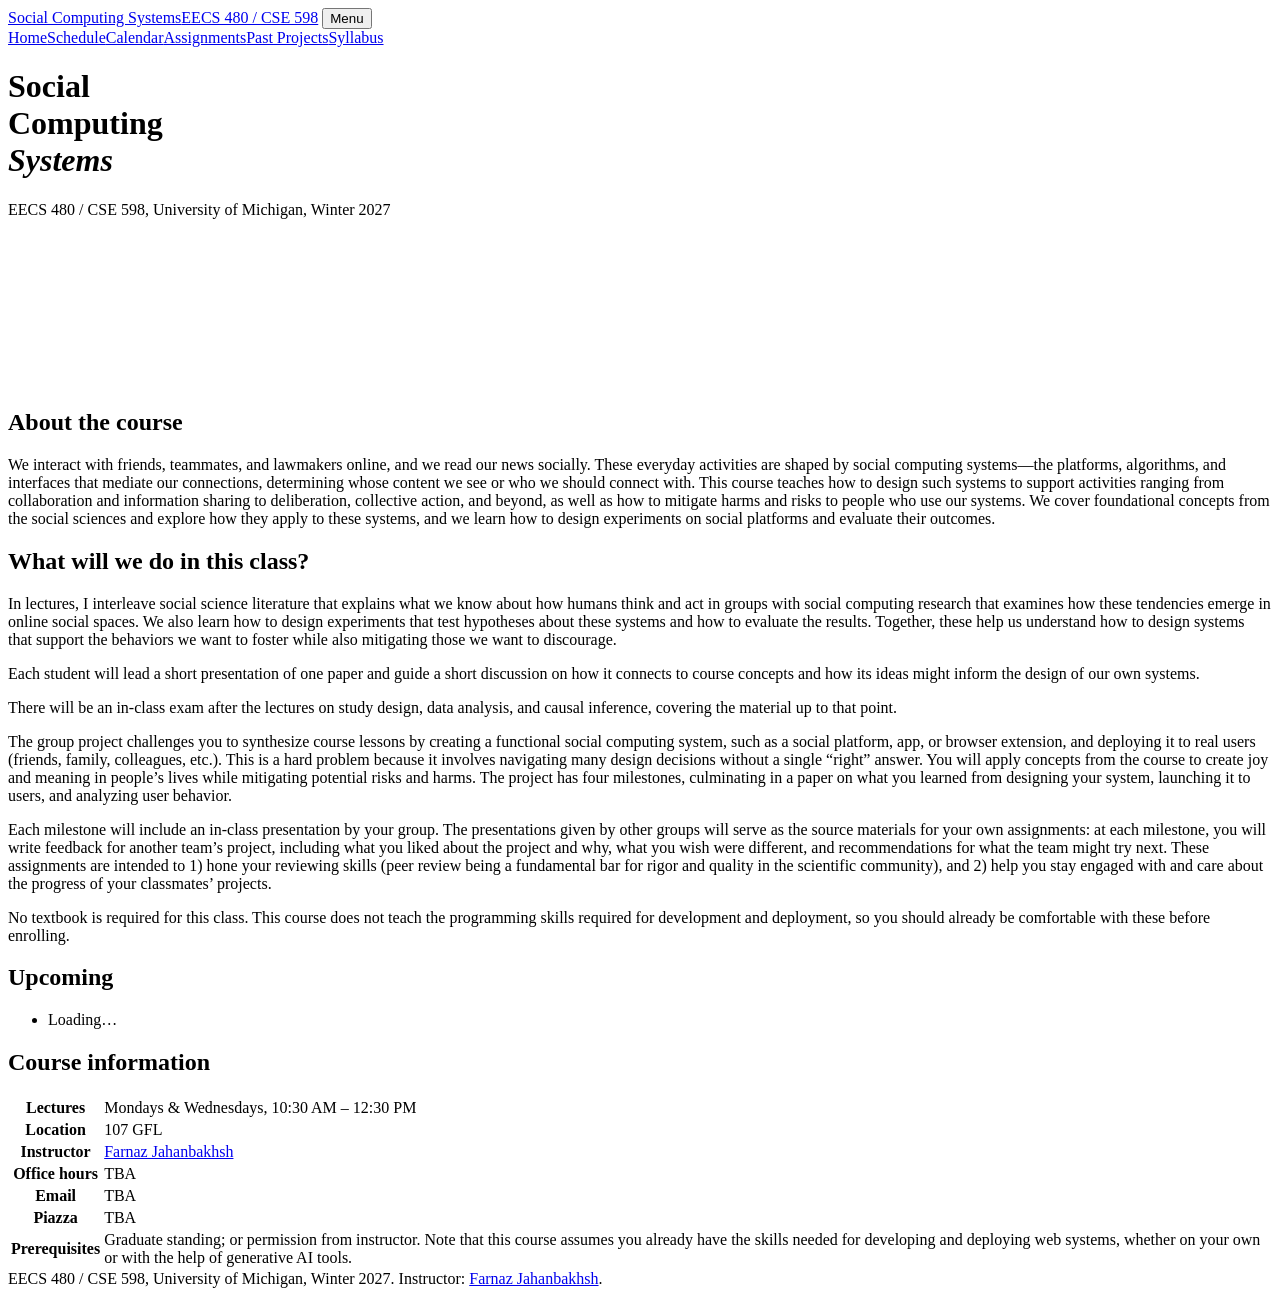
==== index.html @ 6a69b98d "Update site (2026-11-06T04:33Z)" ====
<!doctype html>
<html lang="en">
<head>
<meta charset="utf-8">
<meta name="viewport" content="width=device-width, initial-scale=1">
<title>Social Computing Systems (EECS 480 / CSE 598)</title>
<meta name="description" content="EECS 480 / CSE 598, Winter 2027. We interact with friends, teammates, and lawmakers online, and we read our news socially. These everyday activities are shaped by social computing sys…">
<link rel="icon" href="static/favicon.svg" type="image/svg+xml">
<link rel="preconnect" href="https://fonts.googleapis.com">
<link rel="preconnect" href="https://fonts.gstatic.com" crossorigin>
<link href="https://fonts.googleapis.com/css2?family=Fraunces:opsz,wght@9..144,400;9..144,600;9..144,800&display=swap" rel="stylesheet">
<link rel="stylesheet" href="static/style.css?v=4b3f82c3">

</head>
<body>

<header class="site-header">
  <div class="wrap header-inner">
    <a class="brand" href="index.html"><span class="brand-title">Social Computing Systems</span><span class="brand-codes">EECS 480 / CSE 598</span></a>
    <button class="menu-btn" aria-label="Menu" aria-expanded="false">Menu</button>
    <nav class="site-nav"><a href="index.html" aria-current="page">Home</a><a href="schedule.html">Schedule</a><a href="calendar.html">Calendar</a><a href="assignments.html">Assignments</a><a href="projects.html">Past Projects</a><a href="syllabus.html">Syllabus</a></nav>
  </div>
</header>
<main class="wrap">

<div class="hero">
  <div class="hero-title">
    <h1>Social<br>Computing<br><em>Systems</em></h1>
    <p class="subtitle">EECS 480 / CSE 598, University of Michigan, Winter 2027</p>
  </div>
  <div class="hero-net"><canvas id="net" aria-hidden="true"></canvas></div>
</div>

<div class="home-grid">
  <div class="home-main">
    <section class="prose"><h2 id="about-the-course">About the course</h2>
<p>We interact with friends, teammates, and lawmakers online, and we read our news socially. These everyday activities are shaped by social computing systems—the platforms, algorithms, and interfaces that mediate our connections, determining whose content we see or who we should connect with. This course teaches how to design such systems to support activities ranging from collaboration and information sharing to deliberation, collective action, and beyond, as well as how to mitigate harms and risks to people who use our systems. We cover foundational concepts from the social sciences and explore how they apply to these systems, and we learn how to design experiments on social platforms and evaluate their outcomes.</p>
<h2 id="what-will-we-do-in-this-class">What will we do in this class?</h2>
<p>In lectures, I interleave social science literature that explains what we know about how humans think and act in groups with social computing research that examines how these tendencies emerge in online social spaces. We also learn how to design experiments that test hypotheses about these systems and how to evaluate the results. Together, these help us understand how to design systems that support the behaviors we want to foster while also mitigating those we want to discourage.</p>
<p>Each student will lead a short presentation of one paper and guide a short discussion on how it connects to course concepts and how its ideas might inform the design of our own systems.</p>
<p>There will be an in-class exam after the lectures on study design, data analysis, and causal inference, covering the material up to that point.</p>
<p>The group project challenges you to synthesize course lessons by creating a functional social computing system, such as a social platform, app, or browser extension, and deploying it to real users (friends, family, colleagues, etc.). This is a hard problem because it involves navigating many design decisions without a single &ldquo;right&rdquo; answer. You will apply concepts from the course to create joy and meaning in people&rsquo;s lives while mitigating potential risks and harms. The project has four milestones, culminating in a paper on what you learned from designing your system, launching it to users, and analyzing user behavior.</p>
<p>Each milestone will include an in-class presentation by your group. The presentations given by other groups will serve as the source materials for your own assignments: at each milestone, you will write feedback for another team&rsquo;s project, including what you liked about the project and why, what you wish were different, and recommendations for what the team might try next. These assignments are intended to 1) hone your reviewing skills (peer review being a fundamental bar for rigor and quality in the scientific community), and 2) help you stay engaged with and care about the progress of your classmates&rsquo; projects.</p>
<p>No textbook is required for this class. This course does not teach the programming skills required for development and deployment, so you should already be comfortable with these before enrolling.</p></section>
  </div>
  <aside class="home-side">
    <div class="upnext-box">
      <h2>Upcoming</h2>
      <ul class="upcoming" id="upcoming"><li class="muted">Loading…</li></ul>
    </div>
    <h2>Course information</h2>
    <table class="info"><tbody><tr><th>Lectures</th><td>Mondays &amp; Wednesdays, 10:30 AM – 12:30 PM</td></tr><tr><th>Location</th><td>107 GFL</td></tr><tr><th>Instructor</th><td><a href="https://web.eecs.umich.edu/~farnaz" target="_blank" rel="noopener">Farnaz Jahanbakhsh</a></td></tr><tr><th>Office hours</th><td>TBA</td></tr><tr><th>Email</th><td>TBA</td></tr><tr><th>Piazza</th><td>TBA</td></tr><tr><th>Prerequisites</th><td>Graduate standing; or permission from instructor. Note that this course assumes you already have the skills needed for developing and deploying web systems, whether on your own or with the help of generative AI tools.</td></tr></tbody></table>
  </aside>
</div>
<script>window.FEED = {"dueTime": "20:00", "sessions": [{"date": "2027-01-13", "title": "Intro to Social Computing & Social Influence", "kind": "lecture", "start": "2027-01-13T10:30:00-05:00", "end": "2027-01-13T12:30:00-05:00"}, {"date": "2027-01-18", "title": "Martin Luther King, Jr. Day", "kind": "holiday", "start": "2027-01-18T10:30:00-05:00", "end": "2027-01-18T12:30:00-05:00"}, {"date": "2027-01-20", "title": "Collaborative Systems & Project Intro", "kind": "lecture", "start": "2027-01-20T10:30:00-05:00", "end": "2027-01-20T12:30:00-05:00"}, {"date": "2027-01-25", "title": "Self-Presentation", "kind": "lecture", "start": "2027-01-25T10:30:00-05:00", "end": "2027-01-25T12:30:00-05:00"}, {"date": "2027-01-27", "title": "Wisdom of the Crowd & Peer Production", "kind": "lecture", "start": "2027-01-27T10:30:00-05:00", "end": "2027-01-27T12:30:00-05:00"}, {"date": "2027-02-01", "title": "Content Amplification & Algorithmic Curation", "kind": "lecture", "start": "2027-02-01T10:30:00-05:00", "end": "2027-02-01T12:30:00-05:00"}, {"date": "2027-02-03", "title": "Project Proposal Presentations", "kind": "presentations", "start": "2027-02-03T10:30:00-05:00", "end": "2027-02-03T12:30:00-05:00"}, {"date": "2027-02-08", "title": "Echo Chambers & Ideological Representation", "kind": "lecture", "start": "2027-02-08T10:30:00-05:00", "end": "2027-02-08T12:30:00-05:00"}, {"date": "2027-02-10", "title": "Social Dynamics", "kind": "lecture", "start": "2027-02-10T10:30:00-05:00", "end": "2027-02-10T12:30:00-05:00"}, {"date": "2027-02-15", "title": "Antisocial Computing", "kind": "lecture", "start": "2027-02-15T10:30:00-05:00", "end": "2027-02-15T12:30:00-05:00"}, {"date": "2027-02-17", "title": "Governance & Content Moderation", "kind": "lecture", "start": "2027-02-17T10:30:00-05:00", "end": "2027-02-17T12:30:00-05:00"}, {"date": "2027-02-22", "title": "Progress Checkpoint Presentations", "kind": "presentations", "start": "2027-02-22T10:30:00-05:00", "end": "2027-02-22T12:30:00-05:00"}, {"date": "2027-02-24", "title": "Bias, Fairness & Audits", "kind": "lecture", "start": "2027-02-24T10:30:00-05:00", "end": "2027-02-24T12:30:00-05:00"}, {"date": "2027-03-01", "title": "Misinformation", "kind": "lecture", "start": "2027-03-01T10:30:00-05:00", "end": "2027-03-01T12:30:00-05:00"}, {"date": "2027-03-03", "title": "Study & Experiment Design", "kind": "lecture", "start": "2027-03-03T10:30:00-05:00", "end": "2027-03-03T12:30:00-05:00"}, {"date": "2027-03-08", "title": "Spring Break", "kind": "holiday", "start": "2027-03-08T10:30:00-05:00", "end": "2027-03-08T12:30:00-05:00"}, {"date": "2027-03-15", "title": "Data Analysis I", "kind": "lecture", "start": "2027-03-15T10:30:00-04:00", "end": "2027-03-15T12:30:00-04:00"}, {"date": "2027-03-17", "title": "Data Analysis II", "kind": "lecture", "start": "2027-03-17T10:30:00-04:00", "end": "2027-03-17T12:30:00-04:00"}, {"date": "2027-03-22", "title": "Threats to Causal Inference", "kind": "lecture", "start": "2027-03-22T10:30:00-04:00", "end": "2027-03-22T12:30:00-04:00"}, {"date": "2027-03-24", "title": "Designing for Prosocial Outcomes", "kind": "lecture", "start": "2027-03-24T10:30:00-04:00", "end": "2027-03-24T12:30:00-04:00"}, {"date": "2027-03-29", "title": "Ready-to-Launch Presentations", "kind": "presentations", "start": "2027-03-29T10:30:00-04:00", "end": "2027-03-29T12:30:00-04:00"}, {"date": "2027-03-31", "title": "Exam", "kind": "exam", "start": "2027-03-31T10:30:00-04:00", "end": "2027-03-31T12:30:00-04:00"}, {"date": "2027-04-05", "title": "Complex Systems", "kind": "lecture", "start": "2027-04-05T10:30:00-04:00", "end": "2027-04-05T12:30:00-04:00"}, {"date": "2027-04-07", "title": "Social AIs", "kind": "lecture", "start": "2027-04-07T10:30:00-04:00", "end": "2027-04-07T12:30:00-04:00"}, {"date": "2027-04-12", "title": "Ethics", "kind": "lecture", "start": "2027-04-12T10:30:00-04:00", "end": "2027-04-12T12:30:00-04:00"}, {"date": "2027-04-14", "title": "Match-Making", "kind": "lecture", "start": "2027-04-14T10:30:00-04:00", "end": "2027-04-14T12:30:00-04:00"}, {"date": "2027-04-19", "title": "Studio", "kind": "studio", "start": "2027-04-19T10:30:00-04:00", "end": "2027-04-19T12:30:00-04:00"}, {"date": "2027-04-21", "title": "Special Topics in Social Computing", "kind": "special", "start": "2027-04-21T10:30:00-04:00", "end": "2027-04-21T12:30:00-04:00"}, {"date": "2027-04-26", "title": "Final Poster Session", "kind": "presentations", "start": "2027-04-26T10:30:00-04:00", "end": "2027-04-26T12:30:00-04:00"}], "items": [{"name": "Paper Presentation", "short": "Paper presentation", "url": null, "release": "2027-01-13T10:30:00-05:00", "due": null, "exam": null}, {"name": "A0 Human Subjects Training & Paper Presentation Signup", "short": "A0", "url": null, "release": "2027-01-13T10:30:00-05:00", "due": "2027-01-22T20:00:00-05:00", "exam": null}, {"name": "M1 Proposal", "short": "M1", "url": null, "release": "2027-01-13T12:30:00-05:00", "due": "2027-01-29T20:00:00-05:00", "exam": null}, {"name": "A1 Proposal Feedback", "short": "A1", "url": null, "release": "2027-02-03T12:30:00-05:00", "due": "2027-02-05T20:00:00-05:00", "exam": null}, {"name": "M2 Progress Checkpoint", "short": "M2", "url": null, "release": "2027-01-29T20:00:00-05:00", "due": "2027-02-19T20:00:00-05:00", "exam": null}, {"name": "A2 Progress Checkpoint Feedback", "short": "A2", "url": null, "release": "2027-02-22T12:30:00-05:00", "due": "2027-02-24T20:00:00-05:00", "exam": null}, {"name": "M3 Ready-to-Launch Prototype", "short": "M3", "url": null, "release": "2027-02-19T20:00:00-05:00", "due": "2027-03-26T20:00:00-04:00", "exam": null}, {"name": "Exam", "short": "Exam", "url": null, "release": "2027-01-13T10:30:00-05:00", "due": null, "exam": "2027-03-31T10:30:00-04:00"}, {"name": "A3 Ready-to-Launch Prototype Feedback", "short": "A3", "url": null, "release": "2027-03-29T12:30:00-04:00", "due": "2027-04-02T20:00:00-04:00", "exam": null}, {"name": "M4 Launch & Evaluation, Final Paper and Poster", "short": "M4", "url": null, "release": "2027-03-26T20:00:00-04:00", "due": "2027-04-26T20:00:00-04:00", "exam": null}, {"name": "Extra credit Final Course Evaluation", "short": "Extra credit", "url": null, "release": "2027-04-12T12:30:00-04:00", "due": "2027-04-26T23:30:00-04:00", "exam": null}, {"name": "A4 Final Project Team Evaluation", "short": "A4", "url": null, "release": "2027-04-05T12:30:00-04:00", "due": "2027-04-26T23:59:00-04:00", "exam": null}]};</script>

</main>
<footer class="site-footer">
  <div class="wrap">
    EECS 480 / CSE 598, University of Michigan, Winter 2027. Instructor:
    <a href="https://web.eecs.umich.edu/~farnaz" target="_blank" rel="noopener">Farnaz Jahanbakhsh</a>.
  </div>
</footer>
<script>window.SITE = {"now": null, "base": ""};</script>
<script src="static/site.js?v=09334cfc" defer></script>
</body>
</html>
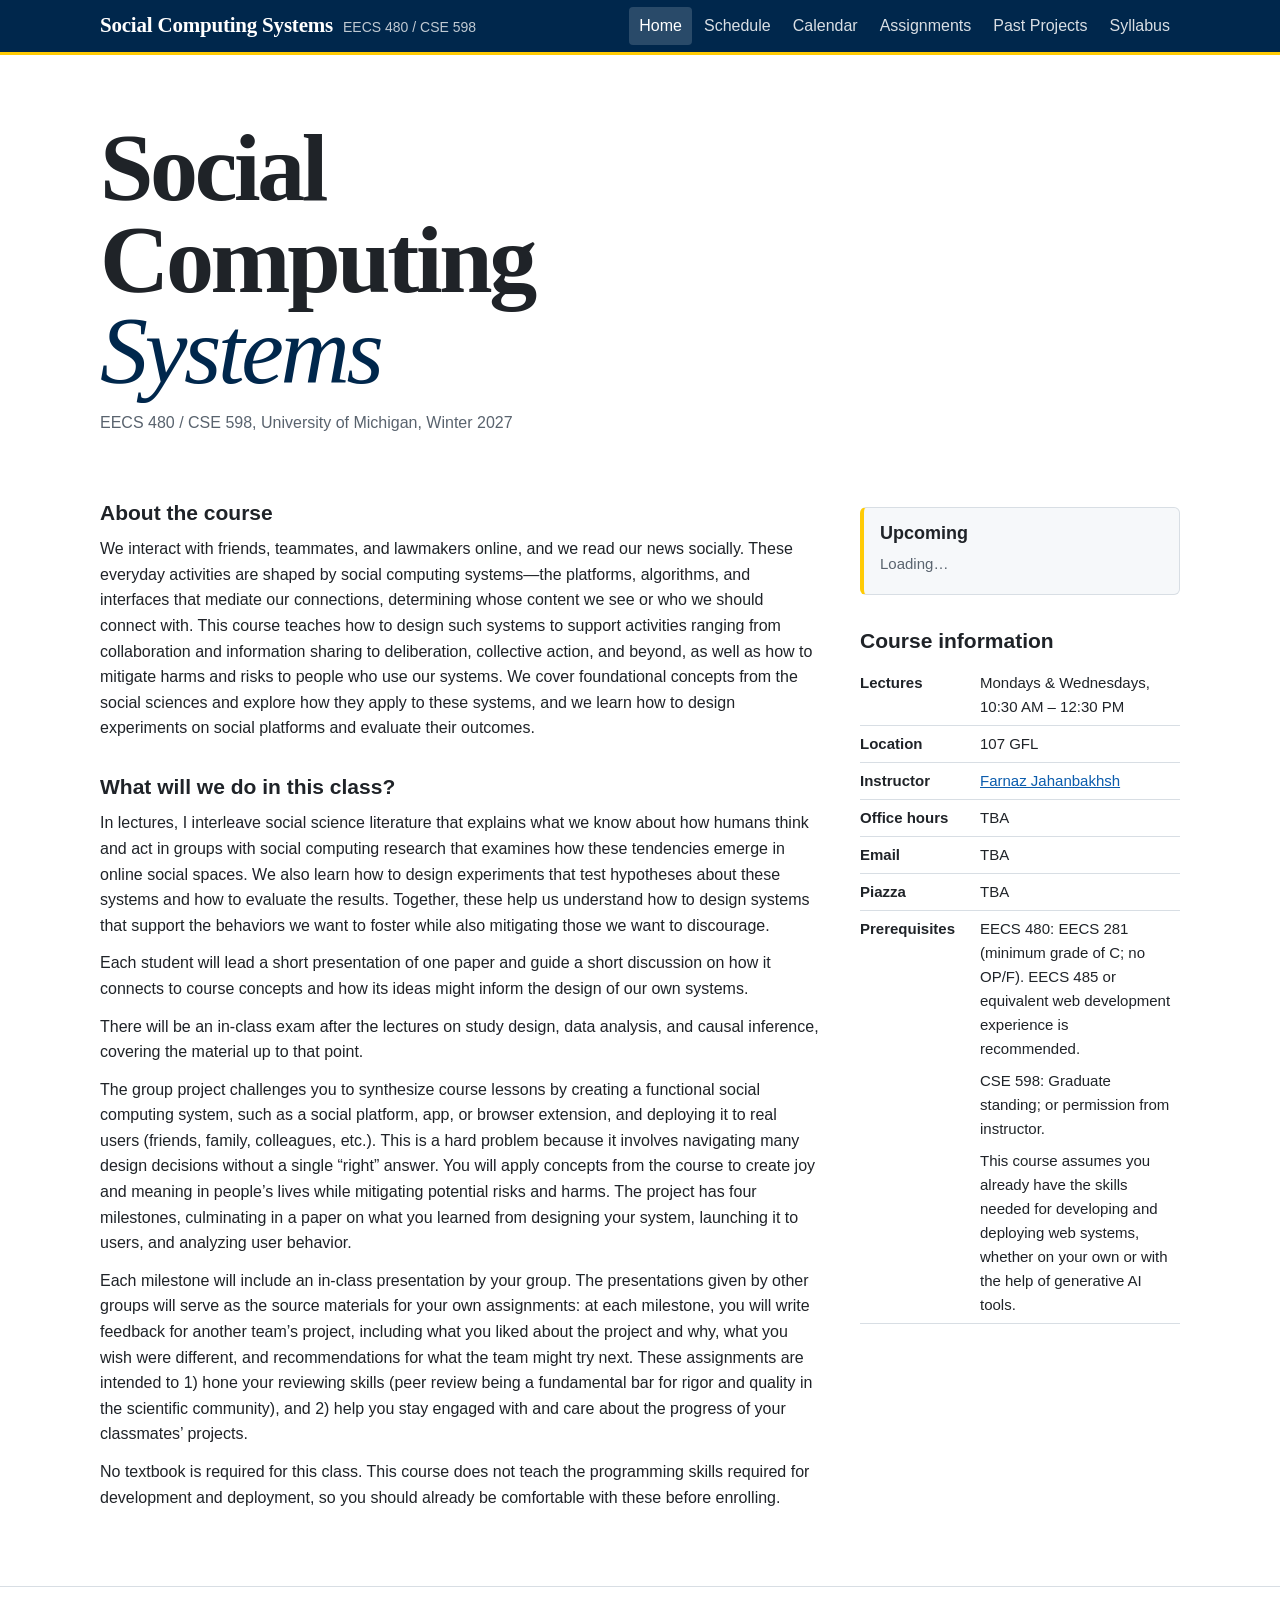
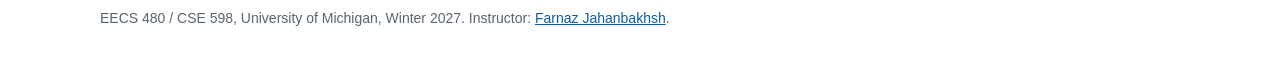
==== commit 2036c852: "Update site (2026-11-06T04:38Z)" ====
--- a/index.html
+++ b/index.html
@@ -9,7 +9,7 @@
 <link rel="preconnect" href="https://fonts.googleapis.com">
 <link rel="preconnect" href="https://fonts.gstatic.com" crossorigin>
 <link href="https://fonts.googleapis.com/css2?family=Fraunces:opsz,wght@9..144,400;9..144,600;9..144,800&display=swap" rel="stylesheet">
-<link rel="stylesheet" href="static/style.css?v=4b3f82c3">
+<link rel="stylesheet" href="static/style.css?v=24eb469f">
 
 </head>
 <body>
@@ -49,7 +49,7 @@
       <ul class="upcoming" id="upcoming"><li class="muted">Loading…</li></ul>
     </div>
     <h2>Course information</h2>
-    <table class="info"><tbody><tr><th>Lectures</th><td>Mondays &amp; Wednesdays, 10:30 AM – 12:30 PM</td></tr><tr><th>Location</th><td>107 GFL</td></tr><tr><th>Instructor</th><td><a href="https://web.eecs.umich.edu/~farnaz" target="_blank" rel="noopener">Farnaz Jahanbakhsh</a></td></tr><tr><th>Office hours</th><td>TBA</td></tr><tr><th>Email</th><td>TBA</td></tr><tr><th>Piazza</th><td>TBA</td></tr><tr><th>Prerequisites</th><td>Graduate standing; or permission from instructor. Note that this course assumes you already have the skills needed for developing and deploying web systems, whether on your own or with the help of generative AI tools.</td></tr></tbody></table>
+    <table class="info"><tbody><tr><th>Lectures</th><td>Mondays &amp; Wednesdays, 10:30 AM – 12:30 PM</td></tr><tr><th>Location</th><td>107 GFL</td></tr><tr><th>Instructor</th><td><a href="https://web.eecs.umich.edu/~farnaz" target="_blank" rel="noopener">Farnaz Jahanbakhsh</a></td></tr><tr><th>Office hours</th><td>TBA</td></tr><tr><th>Email</th><td>TBA</td></tr><tr><th>Piazza</th><td>TBA</td></tr><tr><th>Prerequisites</th><td><p class="prereq">EECS 480: EECS 281 (minimum grade of C; no OP/F). EECS 485 or equivalent web development experience is recommended.</p><p class="prereq">CSE 598: Graduate standing; or permission from instructor.</p><p class="prereq">This course assumes you already have the skills needed for developing and deploying web systems, whether on your own or with the help of generative AI tools.</p></td></tr></tbody></table>
   </aside>
 </div>
 <script>window.FEED = {"dueTime": "20:00", "sessions": [{"date": "2027-01-13", "title": "Intro to Social Computing & Social Influence", "kind": "lecture", "start": "2027-01-13T10:30:00-05:00", "end": "2027-01-13T12:30:00-05:00"}, {"date": "2027-01-18", "title": "Martin Luther King, Jr. Day", "kind": "holiday", "start": "2027-01-18T10:30:00-05:00", "end": "2027-01-18T12:30:00-05:00"}, {"date": "2027-01-20", "title": "Collaborative Systems & Project Intro", "kind": "lecture", "start": "2027-01-20T10:30:00-05:00", "end": "2027-01-20T12:30:00-05:00"}, {"date": "2027-01-25", "title": "Self-Presentation", "kind": "lecture", "start": "2027-01-25T10:30:00-05:00", "end": "2027-01-25T12:30:00-05:00"}, {"date": "2027-01-27", "title": "Wisdom of the Crowd & Peer Production", "kind": "lecture", "start": "2027-01-27T10:30:00-05:00", "end": "2027-01-27T12:30:00-05:00"}, {"date": "2027-02-01", "title": "Content Amplification & Algorithmic Curation", "kind": "lecture", "start": "2027-02-01T10:30:00-05:00", "end": "2027-02-01T12:30:00-05:00"}, {"date": "2027-02-03", "title": "Project Proposal Presentations", "kind": "presentations", "start": "2027-02-03T10:30:00-05:00", "end": "2027-02-03T12:30:00-05:00"}, {"date": "2027-02-08", "title": "Echo Chambers & Ideological Representation", "kind": "lecture", "start": "2027-02-08T10:30:00-05:00", "end": "2027-02-08T12:30:00-05:00"}, {"date": "2027-02-10", "title": "Social Dynamics", "kind": "lecture", "start": "2027-02-10T10:30:00-05:00", "end": "2027-02-10T12:30:00-05:00"}, {"date": "2027-02-15", "title": "Antisocial Computing", "kind": "lecture", "start": "2027-02-15T10:30:00-05:00", "end": "2027-02-15T12:30:00-05:00"}, {"date": "2027-02-17", "title": "Governance & Content Moderation", "kind": "lecture", "start": "2027-02-17T10:30:00-05:00", "end": "2027-02-17T12:30:00-05:00"}, {"date": "2027-02-22", "title": "Progress Checkpoint Presentations", "kind": "presentations", "start": "2027-02-22T10:30:00-05:00", "end": "2027-02-22T12:30:00-05:00"}, {"date": "2027-02-24", "title": "Bias, Fairness & Audits", "kind": "lecture", "start": "2027-02-24T10:30:00-05:00", "end": "2027-02-24T12:30:00-05:00"}, {"date": "2027-03-01", "title": "Misinformation", "kind": "lecture", "start": "2027-03-01T10:30:00-05:00", "end": "2027-03-01T12:30:00-05:00"}, {"date": "2027-03-03", "title": "Study & Experiment Design", "kind": "lecture", "start": "2027-03-03T10:30:00-05:00", "end": "2027-03-03T12:30:00-05:00"}, {"date": "2027-03-08", "title": "Spring Break", "kind": "holiday", "start": "2027-03-08T10:30:00-05:00", "end": "2027-03-08T12:30:00-05:00"}, {"date": "2027-03-15", "title": "Data Analysis I", "kind": "lecture", "start": "2027-03-15T10:30:00-04:00", "end": "2027-03-15T12:30:00-04:00"}, {"date": "2027-03-17", "title": "Data Analysis II", "kind": "lecture", "start": "2027-03-17T10:30:00-04:00", "end": "2027-03-17T12:30:00-04:00"}, {"date": "2027-03-22", "title": "Threats to Causal Inference", "kind": "lecture", "start": "2027-03-22T10:30:00-04:00", "end": "2027-03-22T12:30:00-04:00"}, {"date": "2027-03-24", "title": "Designing for Prosocial Outcomes", "kind": "lecture", "start": "2027-03-24T10:30:00-04:00", "end": "2027-03-24T12:30:00-04:00"}, {"date": "2027-03-29", "title": "Ready-to-Launch Presentations", "kind": "presentations", "start": "2027-03-29T10:30:00-04:00", "end": "2027-03-29T12:30:00-04:00"}, {"date": "2027-03-31", "title": "Exam", "kind": "exam", "start": "2027-03-31T10:30:00-04:00", "end": "2027-03-31T12:30:00-04:00"}, {"date": "2027-04-05", "title": "Complex Systems", "kind": "lecture", "start": "2027-04-05T10:30:00-04:00", "end": "2027-04-05T12:30:00-04:00"}, {"date": "2027-04-07", "title": "Social AIs", "kind": "lecture", "start": "2027-04-07T10:30:00-04:00", "end": "2027-04-07T12:30:00-04:00"}, {"date": "2027-04-12", "title": "Ethics", "kind": "lecture", "start": "2027-04-12T10:30:00-04:00", "end": "2027-04-12T12:30:00-04:00"}, {"date": "2027-04-14", "title": "Match-Making", "kind": "lecture", "start": "2027-04-14T10:30:00-04:00", "end": "2027-04-14T12:30:00-04:00"}, {"date": "2027-04-19", "title": "Studio", "kind": "studio", "start": "2027-04-19T10:30:00-04:00", "end": "2027-04-19T12:30:00-04:00"}, {"date": "2027-04-21", "title": "Special Topics in Social Computing", "kind": "special", "start": "2027-04-21T10:30:00-04:00", "end": "2027-04-21T12:30:00-04:00"}, {"date": "2027-04-26", "title": "Final Poster Session", "kind": "presentations", "start": "2027-04-26T10:30:00-04:00", "end": "2027-04-26T12:30:00-04:00"}], "items": [{"name": "Paper Presentation", "short": "Paper presentation", "url": null, "release": "2027-01-13T10:30:00-05:00", "due": null, "exam": null}, {"name": "A0 Human Subjects Training & Paper Presentation Signup", "short": "A0", "url": null, "release": "2027-01-13T10:30:00-05:00", "due": "2027-01-22T20:00:00-05:00", "exam": null}, {"name": "M1 Proposal", "short": "M1", "url": null, "release": "2027-01-13T12:30:00-05:00", "due": "2027-01-29T20:00:00-05:00", "exam": null}, {"name": "A1 Proposal Feedback", "short": "A1", "url": null, "release": "2027-02-03T12:30:00-05:00", "due": "2027-02-05T20:00:00-05:00", "exam": null}, {"name": "M2 Progress Checkpoint", "short": "M2", "url": null, "release": "2027-01-29T20:00:00-05:00", "due": "2027-02-19T20:00:00-05:00", "exam": null}, {"name": "A2 Progress Checkpoint Feedback", "short": "A2", "url": null, "release": "2027-02-22T12:30:00-05:00", "due": "2027-02-24T20:00:00-05:00", "exam": null}, {"name": "M3 Ready-to-Launch Prototype", "short": "M3", "url": null, "release": "2027-02-19T20:00:00-05:00", "due": "2027-03-26T20:00:00-04:00", "exam": null}, {"name": "Exam", "short": "Exam", "url": null, "release": "2027-01-13T10:30:00-05:00", "due": null, "exam": "2027-03-31T10:30:00-04:00"}, {"name": "A3 Ready-to-Launch Prototype Feedback", "short": "A3", "url": null, "release": "2027-03-29T12:30:00-04:00", "due": "2027-04-02T20:00:00-04:00", "exam": null}, {"name": "M4 Launch & Evaluation, Final Paper and Poster", "short": "M4", "url": null, "release": "2027-03-26T20:00:00-04:00", "due": "2027-04-26T20:00:00-04:00", "exam": null}, {"name": "Extra credit Final Course Evaluation", "short": "Extra credit", "url": null, "release": "2027-04-12T12:30:00-04:00", "due": "2027-04-26T23:30:00-04:00", "exam": null}, {"name": "A4 Final Project Team Evaluation", "short": "A4", "url": null, "release": "2027-04-05T12:30:00-04:00", "due": "2027-04-26T23:59:00-04:00", "exam": null}]};</script>
--- a/static/style.css
+++ b/static/style.css
@@ -0,0 +1,182 @@
+/* Plain course-site styling: one typeface, white background, tables, Michigan blue. */
+:root {
+  --bg: #ffffff;
+  --text: #1f2328;
+  --muted: #59636e;
+  --line: #d8dee4;
+  --alt: #f6f8fa;
+  --link: #0b5cad;
+  --blue: #00274c;
+  --maize: #ffcb05;
+  --today: #fff6cc;
+  /* used by the illustrations and the banner animation */
+  --ink: #1f2328; --surface: #ffffff; --bg-2: #f6f8fa;
+  --navy: #00274c; --c-individual: #2f6fd6; --coral: #d9534f; --teal: #1f8a7a; --violet: #6c5ce7; --maize-ink: #6b5300;
+  color-scheme: light;
+}
+@media (prefers-color-scheme: dark) {
+  :root {
+    --bg: #0f1419; --text: #e6e6e6; --muted: #9aa4ae; --line: #2d353e; --alt: #161c23; --link: #7cb7ff;
+    --today: #3a3210; --ink: #e6e6e6; --surface: #161c23; --bg-2: #1b222a; --navy: #9cc3ff; --c-individual: #6ea4ff;
+    --maize-ink: #ffd84d; color-scheme: dark;
+  }
+}
+
+* { box-sizing: border-box; }
+html { -webkit-text-size-adjust: 100%; }
+body { margin: 0; background: var(--bg); color: var(--text); font: 16px/1.6 -apple-system, BlinkMacSystemFont, "Segoe UI", Helvetica, Arial, sans-serif; }
+a { color: var(--link); }
+.wrap { width: min(1080px, 100% - 32px); margin-inline: auto; }
+h1 { font-size: 30px; line-height: 1.25; margin: 28px 0 12px; }
+h2 { font-size: 21px; line-height: 1.3; margin: 32px 0 10px; }
+h3 { font-size: 17px; margin: 24px 0 8px; }
+p { margin: 0 0 12px; }
+.muted { color: var(--muted); }
+.small { font-size: 14px; }
+.ico { width: .9em; height: .9em; fill: none; stroke: currentColor; stroke-width: 2; vertical-align: -0.1em; }
+.not-posted { color: var(--muted); }
+.warn { color: #b42318; }
+.preview-banner { background: var(--maize); color: #2b2200; text-align: center; font-size: 13px; padding: 4px 12px; }
+
+/* Header */
+.site-header { background: var(--blue); color: #fff; border-bottom: 3px solid var(--maize); }
+.header-inner { display: flex; align-items: center; gap: 16px; min-height: 52px; flex-wrap: wrap; }
+.brand { color: #fff; text-decoration: none; display: flex; align-items: baseline; gap: 10px; flex-wrap: wrap; }
+.brand-title { font-family: "Fraunces", Georgia, serif; font-weight: 600; font-size: 21px; letter-spacing: -0.01em; }
+.brand-codes { font-size: 14px; opacity: .75; }
+.site-nav { margin-left: auto; display: flex; gap: 2px; flex-wrap: wrap; }
+.site-nav a { color: #fff; text-decoration: none; padding: 6px 10px; border-radius: 4px; opacity: .85; }
+.site-nav a:hover { opacity: 1; background: rgba(255,255,255,.1); }
+.site-nav a[aria-current="page"] { opacity: 1; background: rgba(255,255,255,.16); }
+.menu-btn { display: none; margin-left: auto; background: none; color: #fff; border: 1px solid rgba(255,255,255,.4); border-radius: 4px; padding: 4px 10px; font: inherit; cursor: pointer; }
+@media (max-width: 720px) {
+  .menu-btn { display: block; }
+  .site-nav { display: none; width: 100%; flex-direction: column; padding-bottom: 8px; }
+  .site-nav.open { display: flex; }
+}
+
+/* Footer */
+.site-footer { margin-top: 64px; border-top: 1px solid var(--line); padding: 20px 0 32px; color: var(--muted); font-size: 14px; }
+
+/* Home */
+.hero { display: grid; grid-template-columns: minmax(0, 5fr) minmax(0, 7fr); gap: 16px; align-items: center; margin: 12px 0 8px; }
+.hero h1 { font-family: "Fraunces", Georgia, serif; font-weight: 800; font-size: clamp(48px, 7.5vw, 96px); line-height: .95; letter-spacing: -0.035em; margin: 24px 0 14px; }
+.hero h1 em { font-weight: 400; color: var(--blue); }
+@media (prefers-color-scheme: dark) { .hero h1 em { color: #9cc3ff; } }
+.subtitle { color: var(--muted); margin: 0; }
+.hero-net { position: relative; height: 400px; }
+#net { position: absolute; inset: 0; width: 100%; height: 100%; }
+@media (max-width: 760px) { .hero { grid-template-columns: 1fr; } .hero-net { height: 280px; } }
+.home-grid { display: grid; grid-template-columns: minmax(0, 1fr) 320px; gap: 40px; align-items: start; }
+@media (max-width: 860px) { .home-grid { grid-template-columns: 1fr; gap: 0; } .home-side { order: -1; } }
+.upnext-box { margin-top: 32px; padding: 14px 16px; border: 1px solid var(--line); border-left: 4px solid var(--maize); border-radius: 6px; background: var(--alt); }
+.upnext-box h2 { margin: 0 0 8px; font-size: 18px; }
+.upcoming { list-style: none; margin: 0; padding: 0; }
+.upcoming li { display: flex; flex-direction: column; padding: 6px 0; border-top: 1px solid var(--line); font-size: 15px; line-height: 1.4; }
+.upcoming li:first-child { border-top: 0; padding-top: 0; }
+.u-date { font-size: 13px; color: var(--muted); }
+.upcoming .ev-due { margin-right: 4px; }
+
+/* Tables */
+.table-wrap { overflow-x: auto; }
+table { border-collapse: collapse; width: 100%; font-size: 15px; }
+th, td { text-align: left; vertical-align: top; padding: 7px 10px; border-bottom: 1px solid var(--line); }
+thead th { font-weight: 600; border-bottom: 2px solid var(--line); white-space: nowrap; }
+.num { text-align: right; white-space: nowrap; }
+table.plain tbody tr:nth-child(even) { background: var(--alt); }
+table.info th { width: 120px; font-weight: 600; white-space: nowrap; }
+table.info th, table.info td { padding: 6px 8px 6px 0; }
+.prereq { margin: 0 0 8px; }
+.prereq:last-child { margin-bottom: 0; }
+.grade-tables { display: grid; grid-template-columns: minmax(0, 3fr) minmax(0, 2fr); gap: 32px; align-items: start; margin-bottom: 8px; }
+@media (max-width: 720px) { .grade-tables { grid-template-columns: 1fr; gap: 0; } }
+
+/* Schedule: weekday grid */
+.weekgrid { display: grid; gap: 8px; margin-top: 16px; }
+.weekgrid .week { display: grid; grid-template-columns: 28px repeat(var(--cols), minmax(0, 1fr)); gap: 8px; scroll-margin-top: 16px; }
+.col-head { background: var(--blue); color: #fff; text-align: center; font-weight: 600; padding: 8px 4px; border-radius: 4px; letter-spacing: .02em; }
+.wk-label { writing-mode: vertical-rl; transform: rotate(180deg); text-align: center; font-size: 13px; font-weight: 600; color: var(--muted); letter-spacing: .06em; }
+.day { position: relative; display: grid; grid-template-columns: 58px minmax(0, 1fr); gap: 12px; padding: 12px; border: 1px solid var(--line); border-radius: 6px; background: var(--bg); min-height: 124px; }
+.day.is-empty { background: var(--alt); }
+.day.is-empty .dateblock { opacity: .45; }
+.day.is-today { box-shadow: 0 0 0 2px var(--maize); }
+.week.is-current .day { border-color: color-mix(in srgb, var(--blue) 35%, var(--line)); }
+.week.is-current .wk-label { color: var(--blue); }
+.dateblock { display: flex; flex-direction: column; align-items: center; border: 1px solid var(--line); border-radius: 4px; overflow: hidden; align-self: start; }
+.dateblock .mon { width: 100%; text-align: center; background: var(--blue); color: #fff; font-size: 12px; font-weight: 600; text-transform: uppercase; padding: 2px 0; }
+.dateblock .num { font-size: 26px; line-height: 1.25; padding: 2px 0 0; }
+.dateblock .dow { font-size: 11px; color: var(--muted); padding-bottom: 3px; }
+.day-body { min-width: 0; padding-right: 58px; }
+.day .kind { font-size: 13px; font-weight: 600; color: var(--blue); }
+.day .t { font-weight: 600; line-height: 1.3; margin-bottom: 4px; }
+.day .ev { font-size: 14px; margin-top: 3px; }
+.ev-out { color: var(--muted); }
+.ev-out a { color: inherit; }
+.ev-due { display: inline-block; background: #fde8e7; color: #9b1c1c; font-weight: 600; padding: 1px 7px; border-radius: 4px; }
+.ev-due a { color: inherit; }
+.day > .glyph { position: absolute; right: 8px; bottom: 8px; width: 56px; height: 56px; border-radius: 6px; background: var(--alt); }
+.day.k-holiday .t, .day.k-holiday .kind { color: var(--muted); font-weight: 400; }
+.day.k-exam .kind { color: var(--coral); }
+.day.k-presentations .kind { color: #8a6d00; }
+.break-cell { display: flex; gap: 12px; align-items: center; padding: 12px 16px; border: 1px dashed var(--line); border-radius: 6px; background: var(--alt); }
+.break-cell .glyph { width: 36px; height: 36px; flex: none; }
+.break-cell .t { font-weight: 600; }
+@media (prefers-color-scheme: dark) {
+  .col-head, .dateblock .mon { background: #1d3a5f; }
+  .day .kind { color: #9cc3ff; }
+  .ev-due { background: #4a1d1d; color: #ffb4ab; }
+  .day.k-presentations .kind { color: #ffd84d; }
+}
+@media (max-width: 760px) {
+  .weekgrid .week { grid-template-columns: 1fr; gap: 6px; }
+  .weekgrid .week.heads, .day.is-empty { display: none; }
+  .wk-label { writing-mode: horizontal-tb; transform: none; text-align: left; padding-top: 10px; }
+  .break-cell { grid-column: auto !important; }
+}
+.glyph { display: block; overflow: hidden; }
+
+/* Calendar */
+.calendar { display: grid; gap: 32px; margin-top: 8px; }
+.cal-month h2 { margin: 0 0 8px; }
+.cal-grid { display: grid; grid-template-columns: repeat(7, minmax(0, 1fr)); border-top: 1px solid var(--line); border-left: 1px solid var(--line); }
+.cal-head { display: contents; }
+.cal-head div { padding: 4px 6px; font-size: 13px; font-weight: 600; border-right: 1px solid var(--line); border-bottom: 1px solid var(--line); background: var(--alt); }
+.cal-day { min-height: 96px; padding: 4px 6px 6px; border-right: 1px solid var(--line); border-bottom: 1px solid var(--line); display: flex; flex-direction: column; gap: 3px; min-width: 0; font-size: 13px; }
+.cal-day.is-outside { background: var(--alt); }
+.cal-day.is-outside .cal-num { visibility: hidden; }
+.cal-day.is-today { background: var(--today); }
+.cal-num { color: var(--muted); }
+.cal-dow { display: none; }
+.cal-ev { line-height: 1.3; overflow-wrap: anywhere; }
+.cal-class { color: var(--text); }
+.cal-class.k-holiday { color: var(--muted); font-style: italic; }
+.cal-class.k-exam, .cal-class.k-presentations { font-weight: 600; }
+.cal-due { font-weight: 600; color: #b42318; }
+.cal-due a, .cal-out a { color: inherit; }
+.cal-out { color: var(--muted); }
+@media (prefers-color-scheme: dark) { .cal-due { color: #ff8a80; } .warn { color: #ff8a80; } }
+@media (max-width: 720px) {
+  .cal-grid { display: block; border: 0; }
+  .cal-head, .cal-day.is-outside, .cal-day.is-empty { display: none; }
+  .cal-day { min-height: 0; border: 0; border-bottom: 1px solid var(--line); padding: 8px 0; }
+  .cal-dow { display: inline; }
+}
+
+/* Past projects */
+.term-head { margin-top: 32px; }
+.projects { list-style: none; margin: 8px 0 0; padding: 0; display: grid; grid-template-columns: repeat(3, minmax(0, 1fr)); gap: 16px; }
+.projects li { border: 1px solid var(--line); border-left: 4px solid var(--maize); border-radius: 6px; padding: 14px 18px; }
+.projects h3 { margin: 0 0 6px; font-size: 19px; }
+.projects p { margin: 0; }
+@media (max-width: 900px) { .projects { grid-template-columns: 1fr; } }
+
+/* Assignment pages and prose */
+.back { margin: 20px 0 0; font-size: 14px; }
+.assignment h1 { margin-top: 8px; }
+.facts { width: auto; margin: 4px 0 24px; }
+.prose { max-width: 760px; }
+.prose h2:first-child { margin-top: 24px; }
+.prose li { margin: 4px 0; }
+.prose blockquote { margin: 16px 0; padding: 8px 14px; border-left: 3px solid var(--line); color: var(--text); background: var(--alt); }
+.prose blockquote p:last-child, .prose blockquote ul:last-child { margin-bottom: 0; }
+.prose code { font-size: .9em; background: var(--alt); padding: 1px 4px; border-radius: 3px; }
